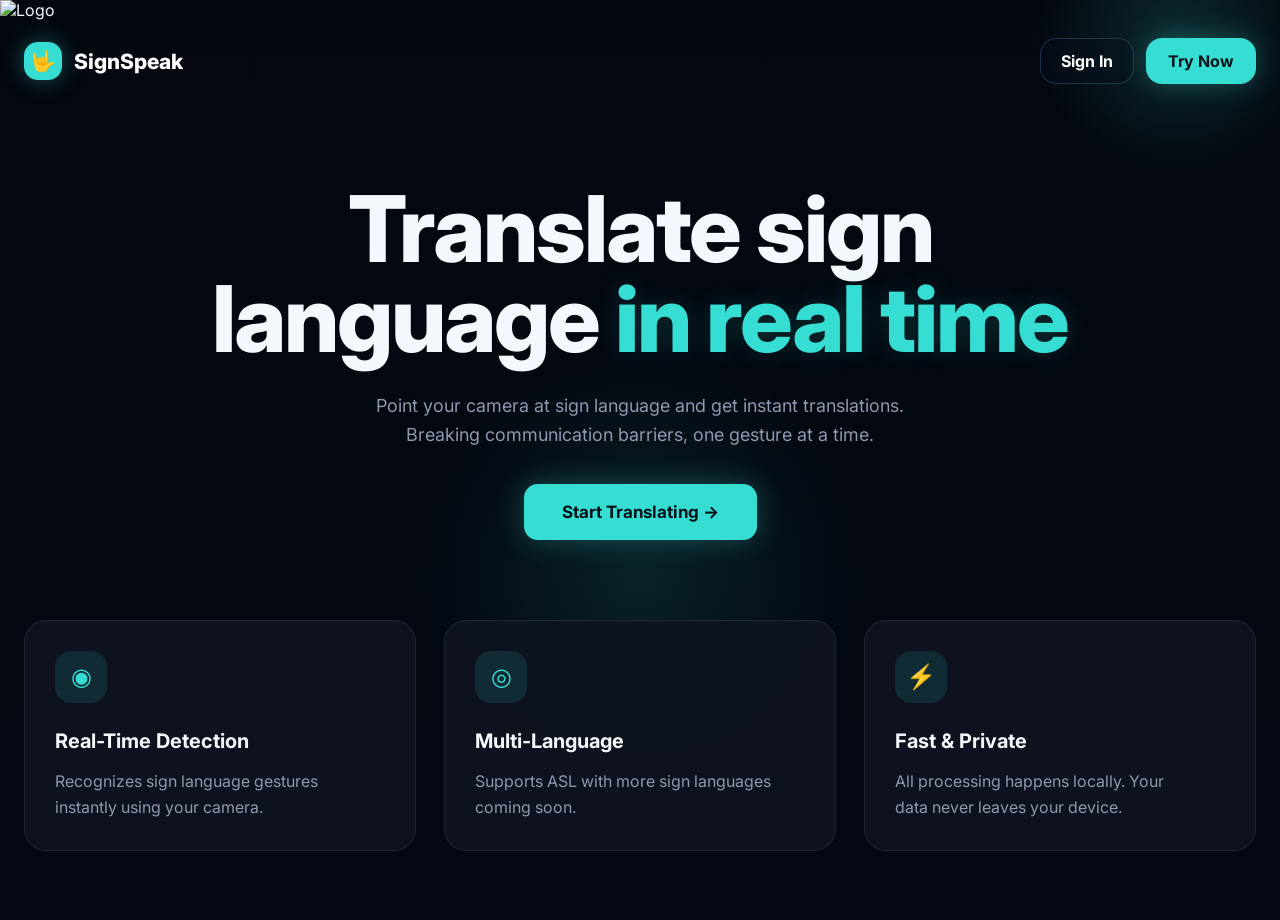
==== html/index.html @ ba00484f "initial commit - frontend SignSpeak" ====
<!DOCTYPE html>
<html lang="en">
<head>
  <meta charset="UTF-8" />
  <meta name="viewport" content="width=device-width, initial-scale=1.0" />
  <title>SignSpeak</title>
<link rel="stylesheet" href="../css/index.css">
<script src="../scripts/script.js"></script>
<img src="../images/logo.png" alt="Logo">
  <!-- Font -->
  <link rel="preconnect" href="https://fonts.googleapis.com">
  <link rel="preconnect" href="https://fonts.gstatic.com" crossorigin>
  <link href="https://fonts.googleapis.com/css2?family=Inter:wght@400;500;600;700;800&display=swap" rel="stylesheet">
</head>
<body>
  <div class="page">

    <header class="navbar">
      <div class="logo">
        <div class="logo-icon">🤟</div>
        <span>SignSpeak</span>
      </div>

      <div class="nav-actions">
        <a  href="login-page.html" class="btn btn-outline">Sign In</a>
        <a href="camera.html" class="btn btn-primary small">Try Now</a>
      </div>
    </header>

    <main class="hero">
      <section class="hero-content">
        <h1>
          Translate sign<br />
          language <span>in real time</span>
        </h1>

        <p>
          Point your camera at sign language and get instant translations.<br />
          Breaking communication barriers, one gesture at a time.
        </p>

        <a href="camera.html" class="btn btn-primary hero-btn">
  Start Translating →
</a>
      </section>

      <section class="features">
        <div class="card">
          <div class="card-icon">◉</div>
          <h3>Real-Time Detection</h3>
          <p>Recognizes sign language gestures instantly using your camera.</p>
        </div>

        <div class="card">
          <div class="card-icon">◎</div>
          <h3>Multi-Language</h3>
          <p>Supports ASL with more sign languages coming soon.</p>
        </div>

        <div class="card">
          <div class="card-icon">⚡</div>
          <h3>Fast &amp; Private</h3>
          <p>All processing happens locally. Your data never leaves your device.</p>
        </div>
      </section>
    </main>

  </div>
</body>
</html>
---- css/index.css ----
* {
  margin: 0;
  padding: 0;
  box-sizing: border-box;
}

:root {
  --bg: #050913;
  --card-bg: rgba(15, 20, 32, 0.92);
  --border: rgba(255, 255, 255, 0.08);
  --text: #f4f7fb;
  --muted: #8f98ad;
  --accent: #35ddd3;
  --accent-dark: #24cfc3;
}

body {
  font-family: 'Inter', sans-serif;
  background:
    radial-gradient(circle at 50% 62%, rgba(53, 221, 211, 0.12), transparent 220px),
    radial-gradient(circle at 92% 4%, rgba(53, 221, 211, 0.16), transparent 140px),
    linear-gradient(180deg, #04070f 0%, #030812 100%);
  color: var(--text);
  min-height: 100vh;
}

.page {
  width: 100%;
  min-height: 100vh;
  padding: 18px 24px 40px;
}

/* NAVBAR */
.navbar {
  display: flex;
  justify-content: space-between;
  align-items: center;
  margin-bottom: 70px;
}

.logo {
  display: flex;
  align-items: center;
  gap: 12px;
  font-size: 21px;
  font-weight: 800;
  color: white;
}

.logo-icon {
  width: 38px;
  height: 38px;
  border-radius: 14px;
  background: var(--accent);
  color: #071018;
  display: flex;
  align-items: center;
  justify-content: center;
  font-size: 20px;
  font-weight: bold;
  box-shadow: 0 0 22px rgba(53, 221, 211, 0.35);
}

.nav-actions {
  display: flex;
  align-items: center;
  gap: 12px;
}

/* BUTTONS */
.btn {
  text-decoration: none;
  display: inline-flex;
  align-items: center;
  justify-content: center;
  border-radius: 16px;
  font-weight: 700;
  transition: 0.25s ease;
}

.btn-outline {
  height: 46px;
  padding: 0 20px;
  border: 1px solid rgba(84, 120, 180, 0.35);
  color: #ffffff;
  background: rgba(7, 14, 26, 0.5);
}

.btn-outline:hover {
  border-color: rgba(53, 221, 211, 0.7);
  box-shadow: 0 0 18px rgba(53, 221, 211, 0.12);
}

.btn-primary {
  background: var(--accent);
  color: #051018;
  box-shadow: 0 0 28px rgba(53, 221, 211, 0.28);
}

.btn-primary:hover {
  background: var(--accent-dark);
  transform: translateY(-1px);
}

.btn-primary.small {
  height: 46px;
  padding: 0 22px;
}

.hero-btn {
  margin-top: 34px;
  padding: 18px 38px;
  font-size: 17px;
  border-radius: 14px;
  gap: 10px;
}

.arrow {
  font-size: 23px;
  line-height: 1;
}

/* HERO */
.hero {
  max-width: 1240px;
  margin: 0 auto;
}

.hero-content {
  text-align: center;
  padding-top: 30px;
  padding-bottom: 70px;
}

.hero-content h1 {
  font-size: clamp(52px, 9vw, 92px);
  line-height: 0.98;
  font-weight: 800;
  letter-spacing: -2px;
  margin-bottom: 28px;
}

.hero-content h1 span {
  color: var(--accent);
  text-shadow: 0 0 24px rgba(53, 221, 211, 0.18);
}

.hero-content p {
  color: var(--muted);
  font-size: 18px;
  line-height: 1.6;
  max-width: 820px;
  margin: 0 auto;
}

/* FEATURES */
.features {
  display: grid;
  grid-template-columns: repeat(3, 1fr);
  gap: 28px;
  margin-top: 10px;
}

.card {
  background: var(--card-bg);
  border: 1px solid var(--border);
  border-radius: 22px;
  padding: 30px;
  min-height: 220px;
  box-shadow: inset 0 1px 0 rgba(255,255,255,0.02);
}

.card-icon {
  width: 52px;
  height: 52px;
  border-radius: 16px;
  background: rgba(53, 221, 211, 0.12);
  color: var(--accent);
  display: flex;
  align-items: center;
  justify-content: center;
  font-size: 24px;
  margin-bottom: 26px;
}

.card h3 {
  font-size: 20px;
  font-weight: 700;
  margin-bottom: 16px;
  color: #f5f7fb;
}

.card p {
  font-size: 16px;
  line-height: 1.6;
  color: var(--muted);
  max-width: 300px;
}

/* RESPONSIVE */
@media (max-width: 992px) {
  .features {
    grid-template-columns: 1fr;
  }

  .hero-content h1 {
    letter-spacing: -1px;
  }
}

@media (max-width: 768px) {
  .page {
    padding: 16px;
  }

  .navbar {
    flex-direction: column;
    gap: 18px;
    align-items: flex-start;
  }

  .nav-actions {
    width: 100%;
    flex-wrap: wrap;
  }

  .hero-content {
    padding-top: 10px;
    padding-bottom: 50px;
  }

  .hero-content p {
    font-size: 16px;
  }

  .hero-btn {
    width: 100%;
    max-width: 320px;
  }
}
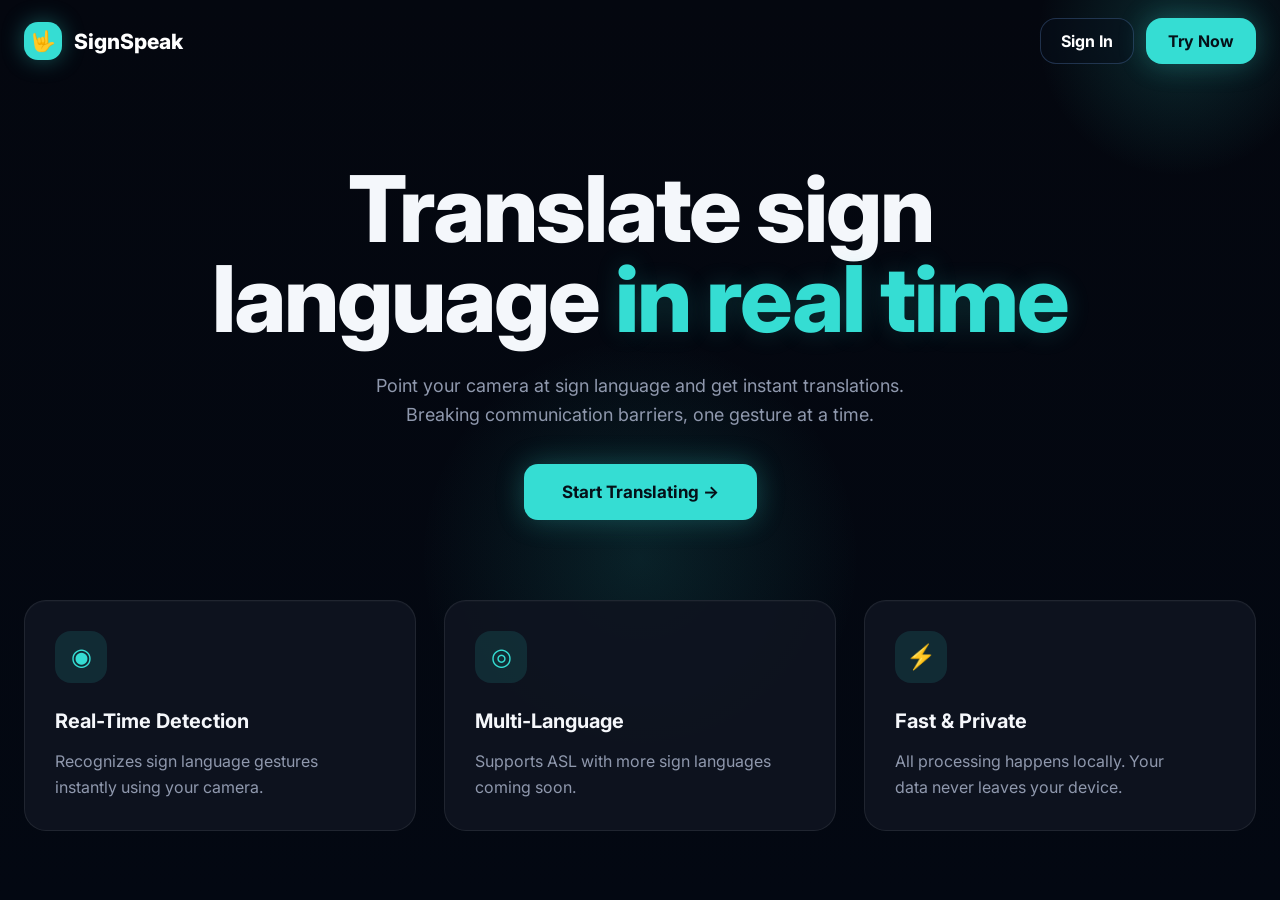
==== commit 9ed9a889: "Added user profile page and updated thesis project" ====
--- a/html/index.html
+++ b/html/index.html
@@ -4,10 +4,8 @@
   <meta charset="UTF-8" />
   <meta name="viewport" content="width=device-width, initial-scale=1.0" />
   <title>SignSpeak</title>
-<link rel="stylesheet" href="../css/index.css">
-<script src="../scripts/script.js"></script>
-<img src="../images/logo.png" alt="Logo">
-  <!-- Font -->
+  <link rel="stylesheet" href="../css/index.css" />
+
   <link rel="preconnect" href="https://fonts.googleapis.com">
   <link rel="preconnect" href="https://fonts.gstatic.com" crossorigin>
   <link href="https://fonts.googleapis.com/css2?family=Inter:wght@400;500;600;700;800&display=swap" rel="stylesheet">
@@ -22,7 +20,7 @@
       </div>
 
       <div class="nav-actions">
-        <a  href="login-page.html" class="btn btn-outline">Sign In</a>
+        <a href="login-page.html" class="btn btn-outline">Sign In</a>
         <a href="camera.html" class="btn btn-primary small">Try Now</a>
       </div>
     </header>
@@ -40,8 +38,8 @@
         </p>
 
         <a href="camera.html" class="btn btn-primary hero-btn">
-  Start Translating →
-</a>
+          Start Translating →
+        </a>
       </section>
 
       <section class="features">
@@ -66,5 +64,7 @@
     </main>
 
   </div>
+
+  <script src="../scripts/scripts.js"></script>
 </body>
 </html>
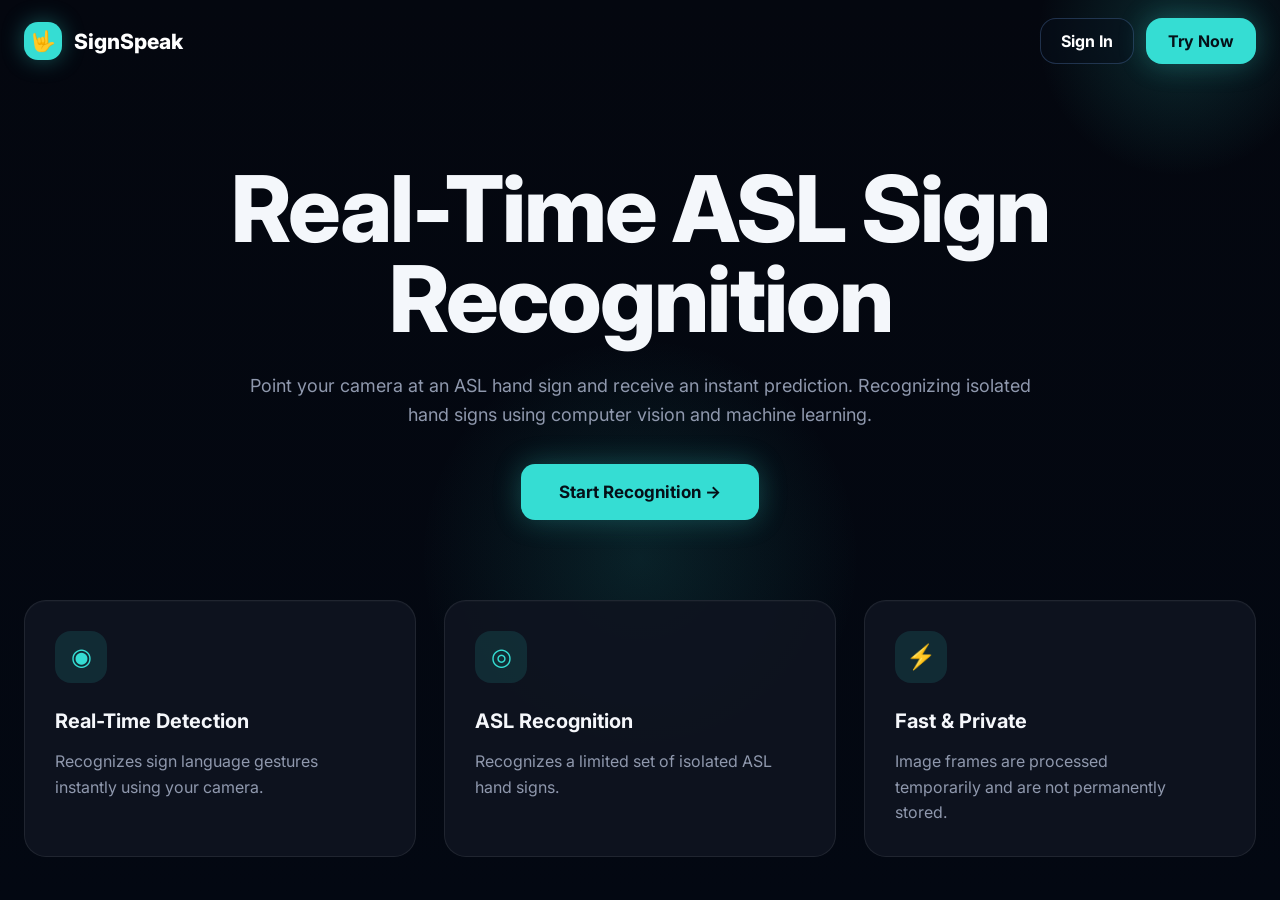
==== commit 393bc03c: "Prepare SignSpeak deployment" ====
--- a/html/index.html
+++ b/html/index.html
@@ -27,18 +27,18 @@
 
     <main class="hero">
       <section class="hero-content">
-        <h1>
-          Translate sign<br />
-          language <span>in real time</span>
-        </h1>
+    <h1>
+  Real-Time ASL
+  Sign Recognition
+</h1>
 
         <p>
-          Point your camera at sign language and get instant translations.<br />
-          Breaking communication barriers, one gesture at a time.
+          Point your camera at an ASL hand sign and receive an instant prediction.
+Recognizing isolated hand signs using computer vision and machine learning.
         </p>
 
         <a href="camera.html" class="btn btn-primary hero-btn">
-          Start Translating →
+          Start Recognition →
         </a>
       </section>
 
@@ -51,14 +51,14 @@
 
         <div class="card">
           <div class="card-icon">◎</div>
-          <h3>Multi-Language</h3>
-          <p>Supports ASL with more sign languages coming soon.</p>
+         <h3>ASL Recognition</h3>
+<p>Recognizes a limited set of isolated ASL hand signs.</p>
         </div>
 
         <div class="card">
           <div class="card-icon">⚡</div>
           <h3>Fast &amp; Private</h3>
-          <p>All processing happens locally. Your data never leaves your device.</p>
+          <p>Image frames are processed temporarily and are not permanently stored.</p>
         </div>
       </section>
     </main>
